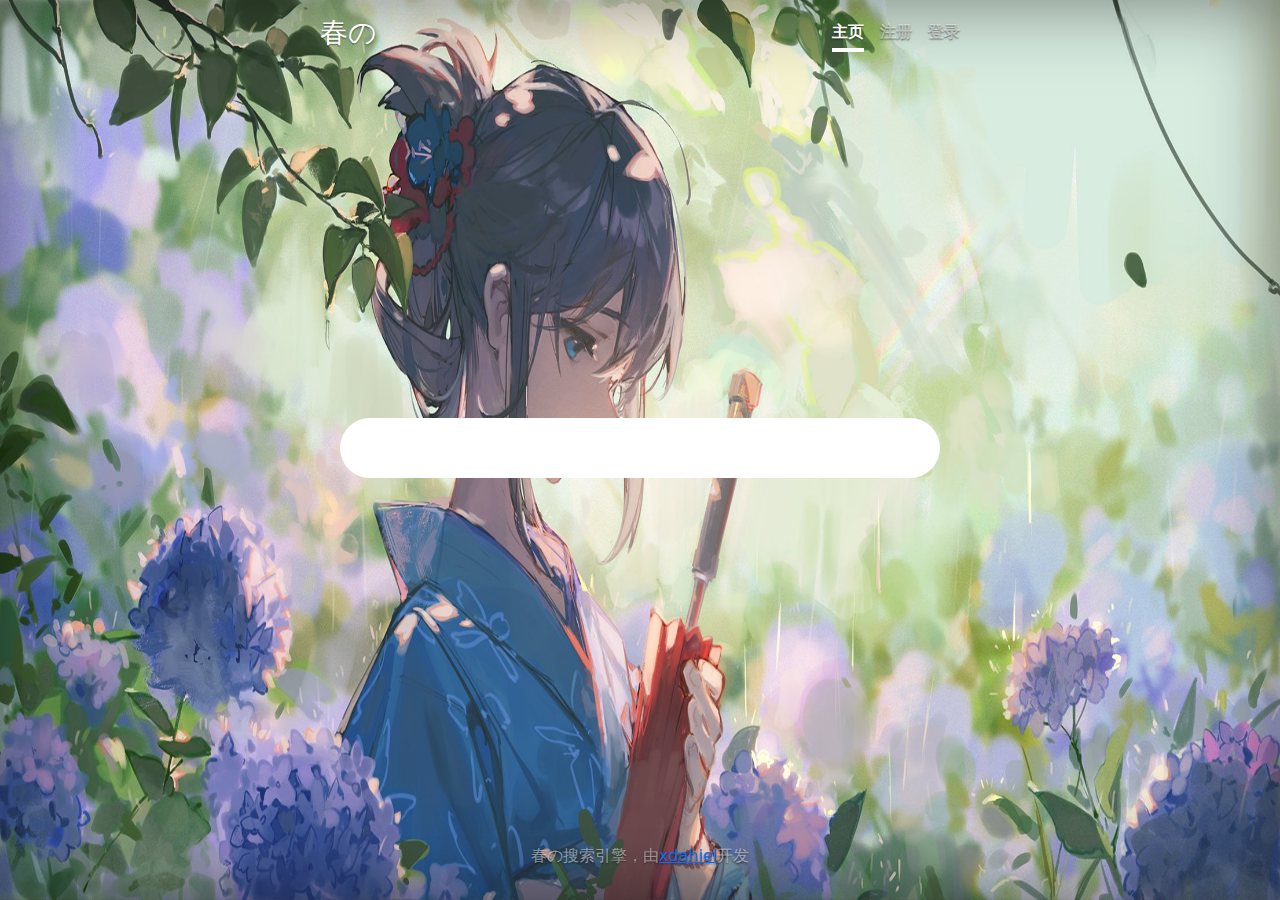
==== web/index.html @ 02be3541 "feat(web): 登录注册页面设计" ====
<!doctype html>
<html lang="en" class="h-100">
  <head>
    <meta charset="utf-8">
    <meta name="viewport" content="width=device-width, initial-scale=1">
    <meta name="description" content="">
    <meta name="author" content="Mark Otto, Jacob Thornton, and Bootstrap contributors">
    <meta name="generator" content="Hugo 0.108.0">
    <title>春の</title>

    <link rel="canonical" href="https://getbootstrap.com/docs/5.3/examples/cover/">
    <link rel="shortcut icon" href="assets/brand/icon.svg">

<link href="bootstrap/css/bootstrap.min.css" rel="stylesheet">

    <style>
      .bd-placeholder-img {
        font-size: 1.125rem;
        text-anchor: middle;
        -webkit-user-select: none;
        -moz-user-select: none;
        user-select: none;
      }

      @media (min-width: 768px) {
        .bd-placeholder-img-lg {
          font-size: 3.5rem;
        }
      }

      .b-example-divider {
        height: 3rem;
        background-color: rgba(0, 0, 0, .1);
        border: solid rgba(0, 0, 0, .15);
        border-width: 1px 0;
        box-shadow: inset 0 .5em 1.5em rgba(0, 0, 0, .1), inset 0 .125em .5em rgba(0, 0, 0, .15);
      }

      .b-example-vr {
        flex-shrink: 0;
        width: 1.5rem;
        height: 100vh;
      }

      .bi {
        vertical-align: -.125em;
        fill: currentColor;
      }

      .nav-scroller {
        position: relative;
        z-index: 2;
        height: 2.75rem;
        overflow-y: hidden;
      }

      .nav-scroller .nav {
        display: flex;
        flex-wrap: nowrap;
        padding-bottom: 1rem;
        margin-top: -1px;
        overflow-x: auto;
        text-align: center;
        white-space: nowrap;
        -webkit-overflow-scrolling: touch;
      }
    </style>

    
    <!-- Custom styles for this template -->
    <link href="index.css" rel="stylesheet">
  </head>
  <body class="d-flex h-100 text-center text-bg-dark">
    
<div class="cover-container d-flex w-100 h-100 p-3 mx-auto flex-column">
  <header class="mb-auto">
    <div>
      <h3 class="float-md-start mb-0">春の</h3>
      <nav class="nav nav-masthead justify-content-center float-md-end">
        <a class="nav-link fw-bold py-1 px-0 active" aria-current="page" href="#">主页</a>
        <a class="nav-link fw-bold py-1 px-0" href="#">注册</a>
        <a class="nav-link fw-bold py-1 px-0" href="#">登录</a>
      </nav>
    </div>
  </header>

  <main class="px-3">
    <input type="text" id="query" name="query" class="query px-3">
  </main>

  <footer class="mt-auto text-white-50">
    <p>春の搜索引擎，由<a href="https://github.com/xdahiel">xdahiel</a>开发</p>
  </footer>
</div>

    
  </body>
</html>
---- web/index.css ----
/*
 * Globals
 */


/* Custom default button */
.btn-light,
.btn-light:hover,
.btn-light:focus {
  color: #333;
  text-shadow: none; /* Prevent inheritance from `body` */
}


/*
 * Base structure
 */

body {
  text-shadow: 0 .05rem .1rem rgba(0, 0, 0, .5);
  box-shadow: inset 0 0 5rem rgba(0, 0, 0, .5);
  background-image: url("assets/brand/background.png");;
  width: 100%;
  height: 100%;
  background-size: 100% 100%;
}

.cover-container {
  max-width: 42em;
}


/*
 * Header
 */

.nav-masthead .nav-link {
  color: rgba(255, 255, 255, .5);
  border-bottom: .25rem solid transparent;
}

.nav-masthead .nav-link:hover,
.nav-masthead .nav-link:focus {
  border-bottom-color: rgba(255, 255, 255, .25);
}

.nav-masthead .nav-link + .nav-link {
  margin-left: 1rem;
}

.nav-masthead .active {
  color: #fff;
  border-bottom-color: #fff;
}

.query {

  height: 60px;
  width: 600px;
  border-radius: 50px;
  border: none;
}
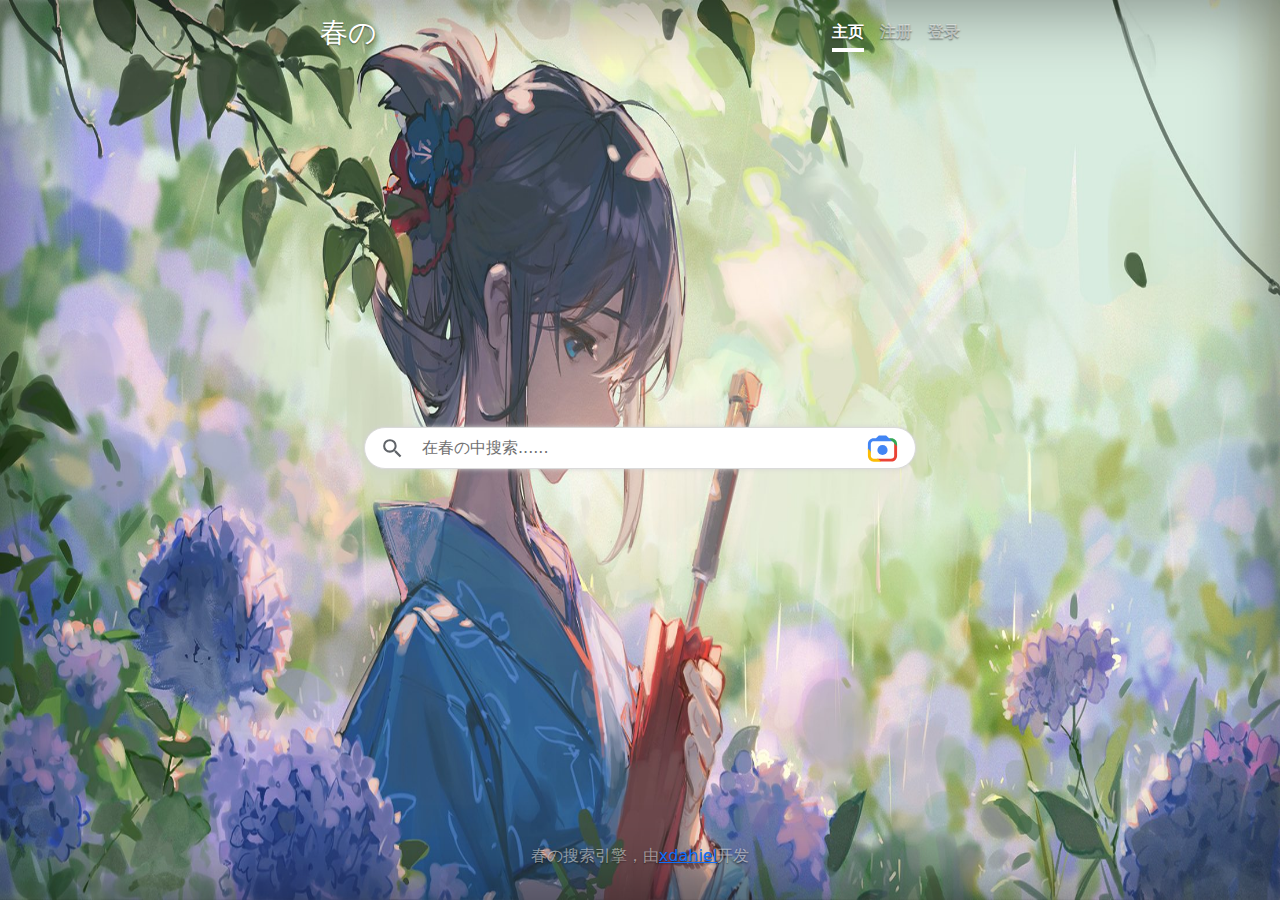
==== commit e40d998a: "perf(web): 搜索框美化" ====
--- a/web/index.html
+++ b/web/index.html
@@ -78,14 +78,21 @@
       <h3 class="float-md-start mb-0">春の</h3>
       <nav class="nav nav-masthead justify-content-center float-md-end">
         <a class="nav-link fw-bold py-1 px-0 active" aria-current="page" href="#">主页</a>
-        <a class="nav-link fw-bold py-1 px-0" href="#">注册</a>
-        <a class="nav-link fw-bold py-1 px-0" href="#">登录</a>
+        <a class="nav-link fw-bold py-1 px-0" href="register.html">注册</a>
+        <a class="nav-link fw-bold py-1 px-0" href="login.html">登录</a>
       </nav>
     </div>
   </header>
 
   <main class="px-3">
-    <input type="text" id="query" name="query" class="query px-3">
+    <div class="searchbar" style="background-color: white;">
+      <img src=assets/images/icon_search.svg class="mg">
+      <input type="text" id="search" value="在春の中搜索......"
+             onfocus="if(value=='在春の中搜索......')value=''"
+             onblur="if(!value)value='在春の中搜索......'"
+             name="keyword" >
+      <img src=assets/images/icon_pic.svg class="mcp">
+    </div>
   </main>
 
   <footer class="mt-auto text-white-50">
--- a/web/index.css
+++ b/web/index.css
@@ -59,4 +59,33 @@
   width: 600px;
   border-radius: 50px;
   border: none;
-}+}
+
+#search {
+  width: 440px;
+  height: 40px;
+  border:none;    /*取消默认的边框以设置自定义边框*/
+  outline:none;   /*取消浏览器默认的蓝光边框以设置自定义的输入框*/
+  font-size: 16px;
+  color: rgb(112, 112, 112);
+  margin-left: 10px;
+}
+.searchbar {        /*目的是设置自定义边框，比如圆角与阴影*/
+  border: rgb(218, 218, 218) solid 1px;
+  border-radius: 2em;
+  width: 552px;
+  height: 42px;
+  box-shadow: 0px 0px 5px rgb(212, 212, 212);
+  margin: 0 auto;
+}
+
+.mcp {
+  height: 35px;
+}
+
+.mg {
+  height: 25px;
+}
+#search, .mcp, .mg {
+  vertical-align: middle;
+}
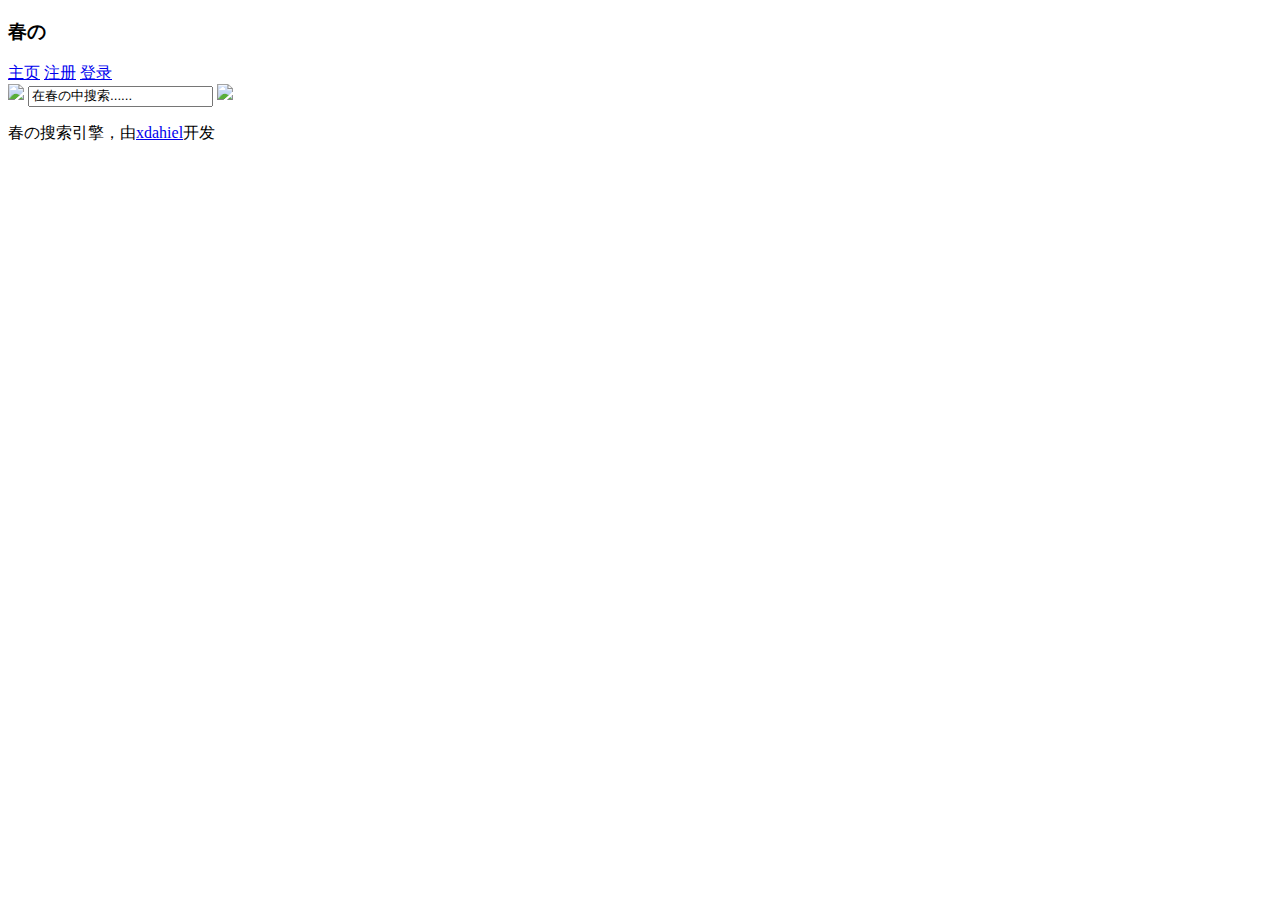
==== commit f72d3036: "refactor: 目录调整" ====
--- a/web/index.html
+++ b/web/index.html
@@ -8,10 +8,9 @@
     <meta name="generator" content="Hugo 0.108.0">
     <title>春の</title>
 
-    <link rel="canonical" href="https://getbootstrap.com/docs/5.3/examples/cover/">
-    <link rel="shortcut icon" href="assets/brand/icon.svg">
+    <link rel="shortcut icon" href="/static/assets/brand/icon.svg">
 
-<link href="bootstrap/css/bootstrap.min.css" rel="stylesheet">
+<link href="/static/bootstrap/css/bootstrap.min.css" rel="stylesheet">
 
     <style>
       .bd-placeholder-img {
@@ -68,7 +67,7 @@
 
     
     <!-- Custom styles for this template -->
-    <link href="index.css" rel="stylesheet">
+    <link href="/static/index.css" rel="stylesheet">
   </head>
   <body class="d-flex h-100 text-center text-bg-dark">
     
@@ -86,12 +85,12 @@
 
   <main class="px-3">
     <div class="searchbar" style="background-color: white;">
-      <img src=assets/images/icon_search.svg class="mg">
+      <img src=/static/assets/images/icon_search.svg class="mg">
       <input type="text" id="search" value="在春の中搜索......"
-             onfocus="if(value=='在春の中搜索......')value=''"
+             onfocus="if(value==='在春の中搜索......')value=''"
              onblur="if(!value)value='在春の中搜索......'"
              name="keyword" >
-      <img src=assets/images/icon_pic.svg class="mcp">
+      <img src=/static/assets/images/icon_pic.svg class="mcp">
     </div>
   </main>
 
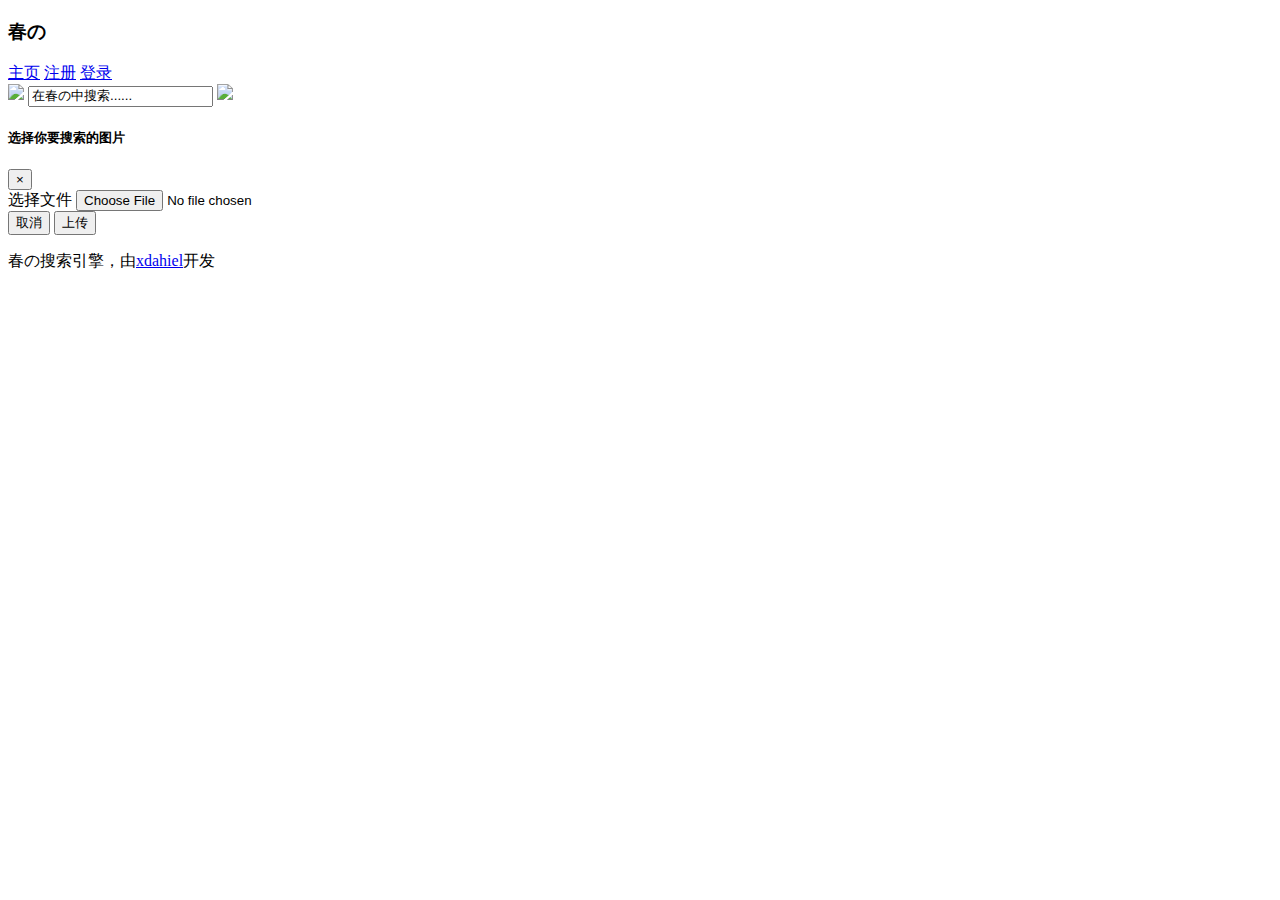
==== commit 99abdad9: "perf: 页面优化" ====
--- a/web/index.html
+++ b/web/index.html
@@ -1,78 +1,20 @@
 <!doctype html>
 <html lang="en" class="h-100">
-  <head>
-    <meta charset="utf-8">
-    <meta name="viewport" content="width=device-width, initial-scale=1">
-    <meta name="description" content="">
-    <meta name="author" content="Mark Otto, Jacob Thornton, and Bootstrap contributors">
-    <meta name="generator" content="Hugo 0.108.0">
-    <title>春の</title>
+    <head>
+        <meta charset="utf-8">
+        <title>春の</title>
 
-    <link rel="shortcut icon" href="/static/assets/brand/icon.svg">
+        <link rel="shortcut icon" href="/static/assets/brand/icon.svg">
 
-<link href="/static/bootstrap/css/bootstrap.min.css" rel="stylesheet">
-
-    <style>
-      .bd-placeholder-img {
-        font-size: 1.125rem;
-        text-anchor: middle;
-        -webkit-user-select: none;
-        -moz-user-select: none;
-        user-select: none;
-      }
-
-      @media (min-width: 768px) {
-        .bd-placeholder-img-lg {
-          font-size: 3.5rem;
-        }
-      }
-
-      .b-example-divider {
-        height: 3rem;
-        background-color: rgba(0, 0, 0, .1);
-        border: solid rgba(0, 0, 0, .15);
-        border-width: 1px 0;
-        box-shadow: inset 0 .5em 1.5em rgba(0, 0, 0, .1), inset 0 .125em .5em rgba(0, 0, 0, .15);
-      }
-
-      .b-example-vr {
-        flex-shrink: 0;
-        width: 1.5rem;
-        height: 100vh;
-      }
-
-      .bi {
-        vertical-align: -.125em;
-        fill: currentColor;
-      }
-
-      .nav-scroller {
-        position: relative;
-        z-index: 2;
-        height: 2.75rem;
-        overflow-y: hidden;
-      }
-
-      .nav-scroller .nav {
-        display: flex;
-        flex-wrap: nowrap;
-        padding-bottom: 1rem;
-        margin-top: -1px;
-        overflow-x: auto;
-        text-align: center;
-        white-space: nowrap;
-        -webkit-overflow-scrolling: touch;
-      }
-    </style>
-
-    
-    <!-- Custom styles for this template -->
-    <link href="/static/index.css" rel="stylesheet">
-  </head>
-  <body class="d-flex h-100 text-center text-bg-dark">
-    
+        <link href="/static/assets/dist/css/bootstrap.min.css" rel="stylesheet">
+        <script lang="javascript" src="/static/assets/dist/js/jquery-3.6.4.min.js"></script>
+        <script lang="javascript" src="/static/assets/dist/js/bootstrap.bundle.min.js"></script>
+        <!-- Custom styles for this template -->
+        <link href="/static/index.css" rel="stylesheet">
+    </head>
+<body class="d-flex h-100 text-center text-bg-dark">
 <div class="cover-container d-flex w-100 h-100 p-3 mx-auto flex-column">
-  <header class="mb-auto">
+    <header class="mb-auto">
     <div>
       <h3 class="float-md-start mb-0">春の</h3>
       <nav class="nav nav-masthead justify-content-center float-md-end">
@@ -81,24 +23,92 @@
         <a class="nav-link fw-bold py-1 px-0" href="login.html">登录</a>
       </nav>
     </div>
-  </header>
+    </header>
 
-  <main class="px-3">
-    <div class="searchbar" style="background-color: white;">
-      <img src=/static/assets/images/icon_search.svg class="mg">
-      <input type="text" id="search" value="在春の中搜索......"
-             onfocus="if(value==='在春の中搜索......')value=''"
-             onblur="if(!value)value='在春の中搜索......'"
-             name="keyword" >
-      <img src=/static/assets/images/icon_pic.svg class="mcp">
-    </div>
-  </main>
+    <main class="px-3">
+        <div class="searchbar" style="background-color: white;">
+            <img src=/static/assets/images/icon_search.svg class="mg">
+            <input type="text" id="search" value="在春の中搜索......"
+                 onfocus="if(value==='在春の中搜索......')value=''"
+                 onblur="if(!value)value='在春の中搜索......'"
+                 name="keyword" >
+            <img id="image" src=/static/assets/images/icon_pic.svg class="mcp">
+        </div>
+        <div class="modal fade" id="uploadModal" tabindex="-1" role="dialog" aria-labelledby="uploadModalLabel" aria-hidden="true">
+          <div class="modal-dialog" role="document">
+              <div class="modal-content">
+                  <div class="modal-header">
+                      <h5 class="modal-title" id="uploadModalLabel" style="color: black">选择你要搜索的图片</h5>
+                      <button type="button" class="close" data-dismiss="modal" aria-label="Close">
+                          <span aria-hidden="true">&times;</span>
+                      </button>
+                  </div>
+                  <div class="modal-body">
+                      <form id="uploadForm">
+                          <div class="form-group">
+                              <label for="fileInput" style="color: black">选择文件</label>
+                              <input type="file" class="form-control-file" id="fileInput">
+                          </div>
+                      </form>
+                  </div>
+                  <div class="modal-footer">
+                      <button type="button" class="btn btn-secondary" data-dismiss="modal">取消</button>
+                      <button type="button" class="btn btn-primary" id="uploadButton">上传</button>
+                  </div>
+              </div>
+          </div>
+        </div>
+    </main>
 
   <footer class="mt-auto text-white-50">
     <p>春の搜索引擎，由<a href="https://github.com/xdahiel">xdahiel</a>开发</p>
   </footer>
 </div>
 
+  <script>
+    var input = document.getElementById('search');
+
+    input.addEventListener("keypress", function (event) {
+      if (event.key === "Enter") {
+        event.preventDefault();
+        var val = document.getElementById('search').value;
+        console.log(val)
+        window.location.replace("http://localhost:8080/result.html?query=" + val)
+      }
+    })
+
+    $(document).ready(function() {
+      // 捕获元素的单击事件
+      $('#image').click(function() {
+        // 打开模态框
+        $('#uploadModal').modal('show');
+      });
+
+      // 捕获表单提交事件
+      $('#uploadButton').click(function() {
+        // 创建FormData对象
+        var formData = new FormData();
+        // 将文件添加到FormData对象中
+        formData.append('file', $('#fileInput')[0].files[0]);
+        // 发送文件上传请求
+        $.ajax({
+          url: 'upload.php',
+          type: 'POST',
+          data: formData,
+          contentType: false,
+          processData: false,
+          success: function (response) {
+            // 成功上传后重定向到新页面
+            window.location.href = 'newpage.html';
+          },
+          error: function (jqXHR, textStatus, errorThrown) {
+            // 处理错误情况
+            console.log(textStatus + ': ' + errorThrown);
+          }
+        });
+      });});
+
+  </script>
     
   </body>
 </html>
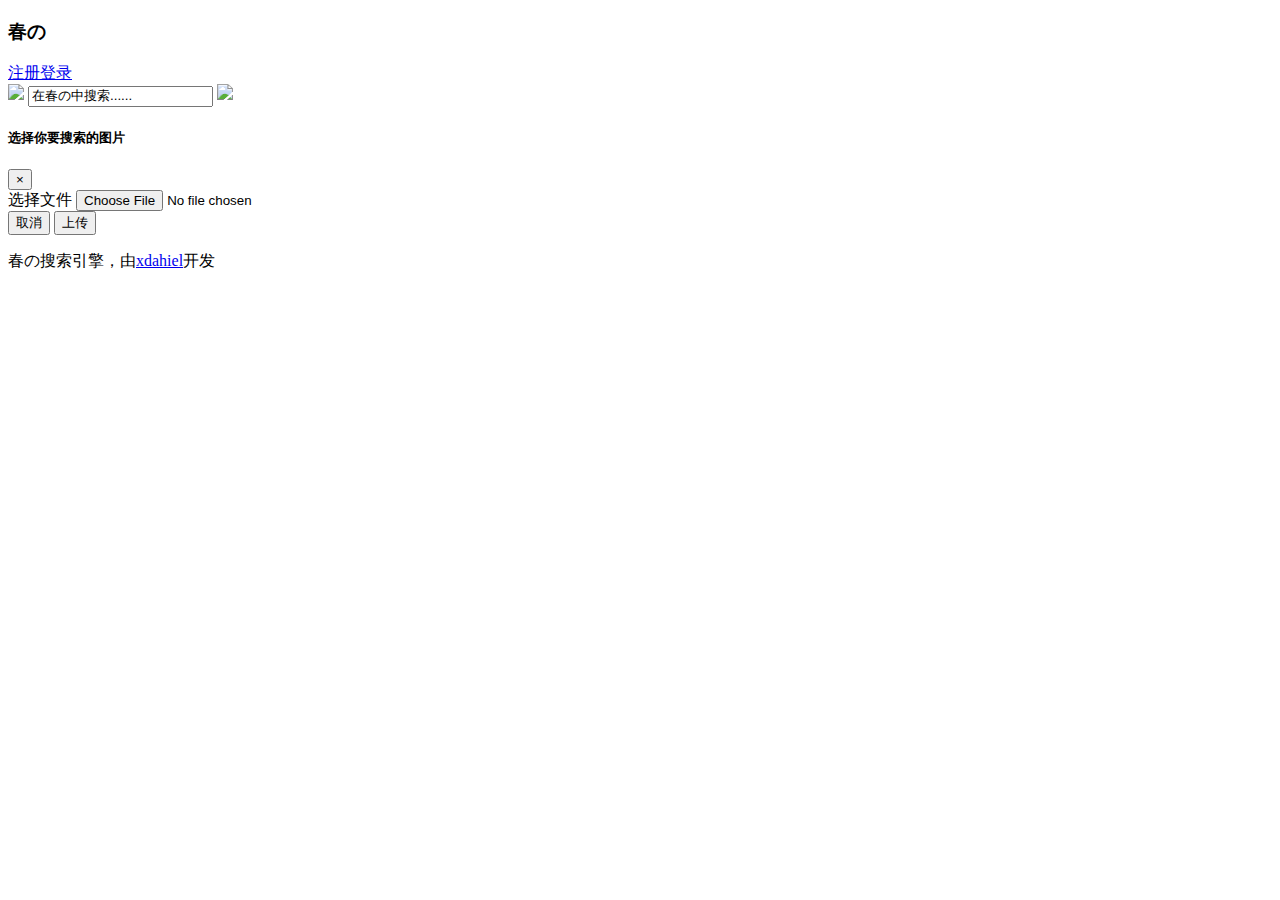
==== commit 8f56524a: "feat(core): 登录功能、以图搜图功能" ====
--- a/web/index.html
+++ b/web/index.html
@@ -9,6 +9,7 @@
         <link href="/static/assets/dist/css/bootstrap.min.css" rel="stylesheet">
         <script lang="javascript" src="/static/assets/dist/js/jquery-3.6.4.min.js"></script>
         <script lang="javascript" src="/static/assets/dist/js/bootstrap.bundle.min.js"></script>
+        <script src="/static/assets/dist/js/axios.min.js"></script>
         <!-- Custom styles for this template -->
         <link href="/static/index.css" rel="stylesheet">
     </head>
@@ -17,7 +18,7 @@
     <header class="mb-auto">
     <div>
       <h3 class="float-md-start mb-0">春の</h3>
-      <nav class="nav nav-masthead justify-content-center float-md-end">
+      <nav class="nav nav-masthead justify-content-center float-md-end" id="isLogged">
         <a class="nav-link fw-bold py-1 px-0 active" aria-current="page" href="#">主页</a>
         <a class="nav-link fw-bold py-1 px-0" href="register.html">注册</a>
         <a class="nav-link fw-bold py-1 px-0" href="login.html">登录</a>
@@ -34,6 +35,7 @@
                  name="keyword" >
             <img id="image" src=/static/assets/images/icon_pic.svg class="mcp">
         </div>
+        <div id="asso" style="margin-left: 30px"></div>
         <div class="modal fade" id="uploadModal" tabindex="-1" role="dialog" aria-labelledby="uploadModalLabel" aria-hidden="true">
           <div class="modal-dialog" role="document">
               <div class="modal-content">
@@ -65,50 +67,127 @@
   </footer>
 </div>
 
-  <script>
-    var input = document.getElementById('search');
+    <script>
+        let input = document.getElementById('search');
 
-    input.addEventListener("keypress", function (event) {
-      if (event.key === "Enter") {
-        event.preventDefault();
-        var val = document.getElementById('search').value;
-        console.log(val)
-        window.location.replace("http://localhost:8080/result.html?query=" + val)
-      }
-    })
+        input.addEventListener("keypress", function (event) {
+        if (event.key === "Enter") {
+            event.preventDefault();
+            let val = document.getElementById('search').value;
+            console.log(val)
+            window.location.replace("http://localhost:8080/result.html?query=" + val)
+        }
+        })
 
-    $(document).ready(function() {
-      // 捕获元素的单击事件
-      $('#image').click(function() {
-        // 打开模态框
-        $('#uploadModal').modal('show');
-      });
+        $(document).ready(function() {
+            // 捕获元素的单击事件
+            $('#image').click(function() {
+                // 打开模态框
+                $('#uploadModal').modal('show');
+            });
 
-      // 捕获表单提交事件
-      $('#uploadButton').click(function() {
-        // 创建FormData对象
-        var formData = new FormData();
-        // 将文件添加到FormData对象中
-        formData.append('file', $('#fileInput')[0].files[0]);
-        // 发送文件上传请求
-        $.ajax({
-          url: 'upload.php',
-          type: 'POST',
-          data: formData,
-          contentType: false,
-          processData: false,
-          success: function (response) {
-            // 成功上传后重定向到新页面
-            window.location.href = 'newpage.html';
-          },
-          error: function (jqXHR, textStatus, errorThrown) {
-            // 处理错误情况
-            console.log(textStatus + ': ' + errorThrown);
-          }
+            // 捕获表单提交事件
+            $('#uploadButton').click(function() {
+            // 创建FormData对象
+            var formData = new FormData();
+            // 将文件添加到FormData对象中
+            formData.append('file', $('#fileInput')[0].files[0]);
+            formData.append('username', getCookie('username'))
+            let jwtToken = getCookie('token');
+            console.log(jwtToken, document.cookie)
+            axios({
+                method: 'post',
+                url: 'http://localhost:8080/api/v2/upload',
+                data: formData,
+                headers: {
+                    'Content-Type': 'multipart/form-data',
+                    'Authorization': `Bearer ${jwtToken}`
+                }
+            }).then(response => {
+                if (response.data.code !== "2000") {
+                    alert('请登录后使用该功能！')
+                } else {
+                    console.log('开发中...')
+                }
+            })
+            .catch(error => {
+                console.error(error)
+            })
+            });
         });
-      });});
 
-  </script>
+        // 获取 cookie 值的函数
+        function getCookie(name) {
+            const cookies = document.cookie.split(';')
+            for (let i = 0; i < cookies.length; i++) {
+                const cookie = cookies[i].trim()
+                if (cookie.startsWith(`${name}=`)) {
+                    return cookie.substring(name.length + 1)
+                }
+            }
+            return null
+        }
+    </script>
+
+<script>
+    let isLogged = false;
+
+    const cookies = document.cookie.split("; ");
+    for (let i = 0; i < cookies.length; i++) {
+        const cookie = cookies[i].split("=");
+        if (cookie[0] === "token") {
+            const token = decodeURIComponent(cookie[1]);
+            isLogged = true;
+            console.log(token);
+            break;
+        }
+    }
+    console.log(document.cookie)
+
+    let tmpDiv = document.getElementById('isLogged');
+    if (isLogged) {
+        let username = getCookie('username')
+        tmpDiv.innerHTML = '<a class="nav-link fw-bold py-1 px-0" href="login.html"> ' + username + '</a>' +
+            '<a class="nav-link fw-bold py-1 px-0" href="#" onclick="logout()">退出登录</a>';
+    } else {
+        tmpDiv.innerHTML = '<a class="nav-link fw-bold py-1 px-0" href="register.html">注册</a>'
+         + '<a class="nav-link fw-bold py-1 px-0" href="login.html">登录</a>';
+    }
+</script>
+<script>
+    let logout = function () {
+        document.cookie = "token=; expires=Thu, 01 Jan 1970 00:00:00 UTC; path=/;";
+        location.reload()
+    }
+
+    const inputElement = document.getElementById("search");
+
+    inputElement.addEventListener("input", function() {
+        // 在这里编写要执行的逻辑
+        const query = inputElement.value;
+        fetch('/api/v1/seek?query=' + query)
+            .then(response => response.text())
+            .then(data => {
+                console.log(data)
+                const obj = JSON.parse(data)
+                let wanted = '<ul class="list-group rounded">'
+
+                if (obj.msg === null) {
+                } else {
+                    for (let i = 0; i < obj.msg.length; i++) {
+                        wanted += '<li class="list-group-item rounded" style="padding-top: 2px; width: 552px; border-radius: 2em; ">'
+                            + '<a href="http://localhost:8080/result.html?query=' + obj.msg[i] + '"' + '>'
+                            + obj.msg[i] + '</a>'
+                            '</li>';
+                    }
+                }
+                wanted += '</ul>'
+                console.log(wanted)
+                document.getElementById('asso').innerHTML = wanted
+            })
+            .catch(error => console.error(error));
+    });
+</script>
     
   </body>
 </html>
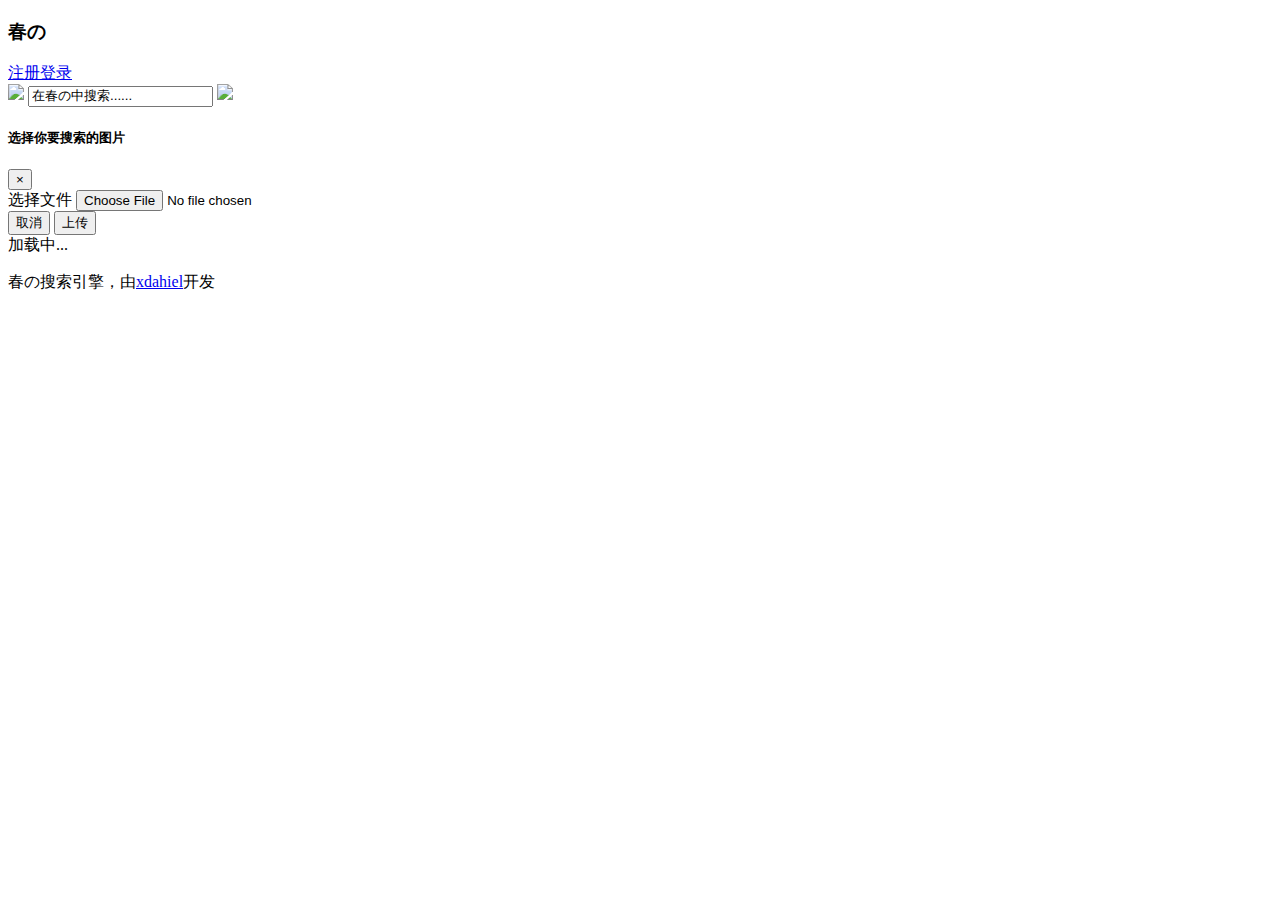
==== commit 61812c8e: "feat: 推广功能" ====
--- a/web/index.html
+++ b/web/index.html
@@ -56,6 +56,9 @@
                   <div class="modal-footer">
                       <button type="button" class="btn btn-secondary" data-dismiss="modal">取消</button>
                       <button type="button" class="btn btn-primary" id="uploadButton">上传</button>
+                      <div id="loadingSpinner" class="spinner-border text-primary" role="status">
+                          <span class="visually-hidden">加载中...</span>
+                      </div>
                   </div>
               </div>
           </div>
@@ -75,7 +78,7 @@
             event.preventDefault();
             let val = document.getElementById('search').value;
             console.log(val)
-            window.location.replace("http://localhost:8080/result.html?query=" + val)
+            window.location.href = "http://localhost:8080/result.html?query=" + val
         }
         })
 
@@ -86,33 +89,41 @@
                 $('#uploadModal').modal('show');
             });
 
+            var loadingSpinner = document.getElementById("loadingSpinner");
+            loadingSpinner.style.display = "none"
+
             // 捕获表单提交事件
             $('#uploadButton').click(function() {
-            // 创建FormData对象
-            var formData = new FormData();
-            // 将文件添加到FormData对象中
-            formData.append('file', $('#fileInput')[0].files[0]);
-            formData.append('username', getCookie('username'))
-            let jwtToken = getCookie('token');
-            console.log(jwtToken, document.cookie)
-            axios({
-                method: 'post',
-                url: 'http://localhost:8080/api/v2/upload',
-                data: formData,
-                headers: {
-                    'Content-Type': 'multipart/form-data',
-                    'Authorization': `Bearer ${jwtToken}`
-                }
-            }).then(response => {
-                if (response.data.code !== "2000") {
-                    alert('请登录后使用该功能！')
-                } else {
-                    console.log('开发中...')
-                }
-            })
-            .catch(error => {
-                console.error(error)
-            })
+                loadingSpinner.style.display = "inline-block";
+
+                // 创建FormData对象
+                var formData = new FormData();
+                let username = getCookie('username')
+                // 将文件添加到FormData对象中
+                formData.append('file', $('#fileInput')[0].files[0]);
+                formData.append('username', username)
+                let jwtToken = getCookie('token');
+                console.log(jwtToken, document.cookie)
+                axios({
+                    method: 'post',
+                    url: 'http://localhost:8080/api/v2/upload',
+                    data: formData,
+                    headers: {
+                        'Content-Type': 'multipart/form-data',
+                        'Authorization': `Bearer ${jwtToken}`
+                    }
+                }).then(response => {
+                    if (response.data.code !== "2000") {
+                        alert('请登录后使用该功能！')
+                    } else {
+                        window.location.href = "http://localhost:8080/image_result.html?user=" + username
+                    }
+                })
+                .catch(error => {
+                    console.error(error)
+                }).finally(function () {
+                    loadingSpinner.style.display = "none";
+                })
             });
         });
 
@@ -143,12 +154,23 @@
         }
     }
     console.log(document.cookie)
+    let role = getCookie('role')
 
     let tmpDiv = document.getElementById('isLogged');
     if (isLogged) {
         let username = getCookie('username')
-        tmpDiv.innerHTML = '<a class="nav-link fw-bold py-1 px-0" href="login.html"> ' + username + '</a>' +
-            '<a class="nav-link fw-bold py-1 px-0" href="#" onclick="logout()">退出登录</a>';
+        let role = username.substring(username.length - 3, username.length - 2)
+        let id = username.substring(username.length - 2, username.length)
+        username = username.substring(0, username.length - 3)
+        console.log(id, role)
+
+        if (role === '1') { // 商户
+            tmpDiv.innerHTML = '<a class="nav-link fw-bold py-1 px-0" href="company.html?id=' + id + '"> ' + username + '</a>' +
+                '<a class="nav-link fw-bold py-1 px-0" href="#" onclick="logout()">退出登录</a>';
+        } else {
+            tmpDiv.innerHTML = '<a class="nav-link fw-bold py-1 px-0" href="#"> ' + username + '</a>' +
+                '<a class="nav-link fw-bold py-1 px-0" href="#" onclick="logout()">退出登录</a>';
+        }
     } else {
         tmpDiv.innerHTML = '<a class="nav-link fw-bold py-1 px-0" href="register.html">注册</a>'
          + '<a class="nav-link fw-bold py-1 px-0" href="login.html">登录</a>';
